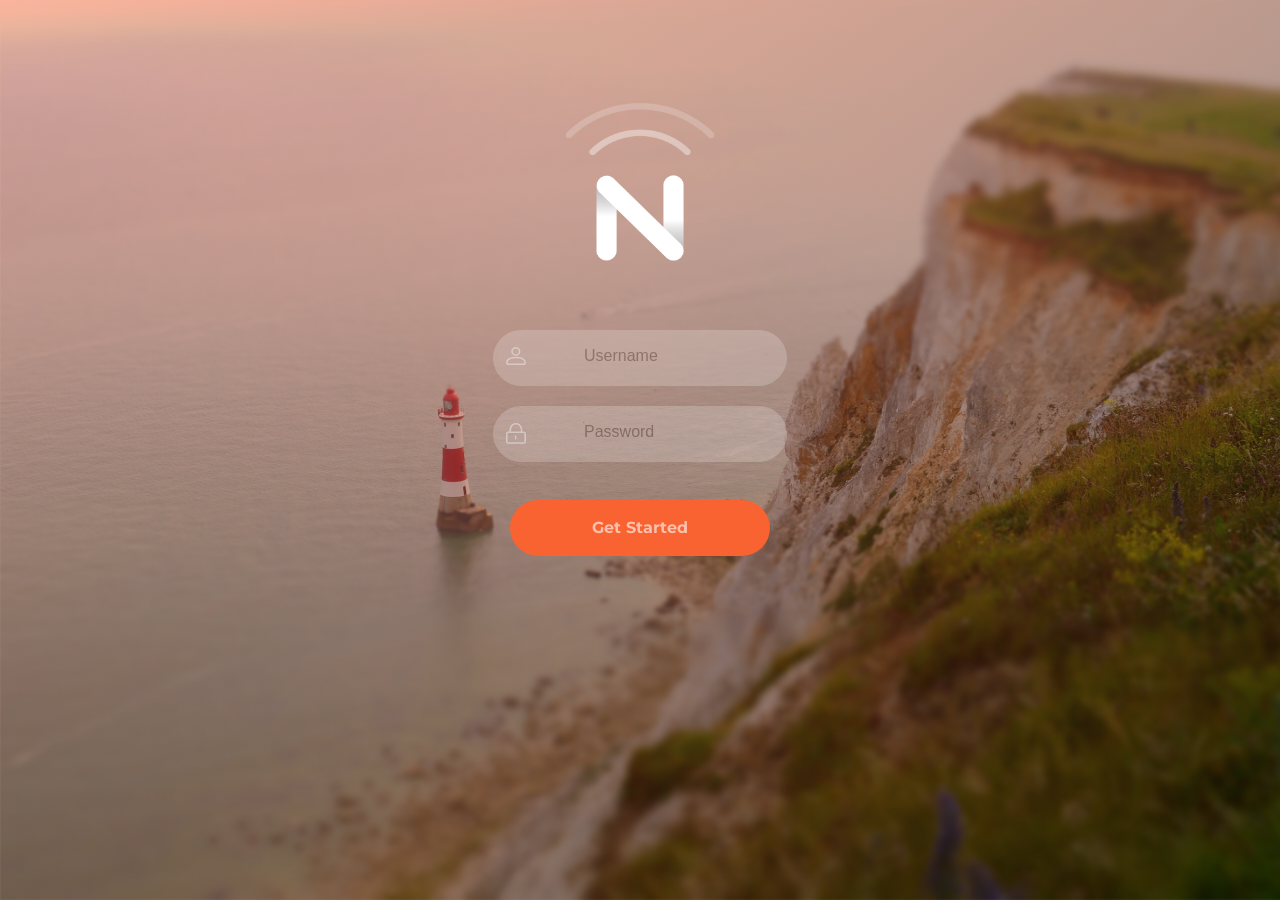
==== login/index.html @ d7a0cb79 "adding login files" ====
<!DOCTYPE html>
<html lang="en" >

<head>
  <meta charset="UTF-8">
  <title>Login - globuzzer</title>
  
  <link href="https://fonts.googleapis.com/css?family=Montserrat:100" rel="stylesheet">  
      <link rel="stylesheet" href="login.css">

  
</head>

<body>

  <div class="main">
  <div class="bg">
  </div>
  
    
      
  <div class="content">
    <div class="button-container">
      <button class="button" onclick="materialClick(event)"><div class="circle animate"></div><span class="sign-in">Get Started</span><div class="loader"></div></button>
    </div>
    
      
       <div class="icon">
       <img src="images_login/Mark.png" alt="logo">
      </div>
      
      <div class="inputs">
      
     
      
        <svg class="login" xmlns="http://www.w3.org/2000/svg" width="44" height="40" viewBox="0 0 44 40"><g stroke="#fff" fill="none" stroke-width="3.538" transform="translate(0 -1012.362)"><ellipse ry="8.09" rx="8.244" cy="1022.221" cx="21.555" stroke-linecap="round"/><path d="M1.858 1046.4c-.79 4.74 3.805 4.11 3.805 4.11H37.88s4.846.936 4.312-3.854c-.533-4.79-6.076-10.937-20.04-11.043-13.964-.106-19.504 6.047-20.294 10.786z"/></g></svg>
        <input
          class="input" type="text" placeholder="Username">
     </div>    
     <div class="inputs">
          <svg class="lock" xmlns="http://www.w3.org/2000/svg" width="44" height="40" viewBox="0 0 44 40"><g transform="translate(-28.15 -974.678)" stroke="#fff" fill="none" stroke-width="3.509"><rect ry="3.136" y="995.18" x="29.903" height="23.743" width="40.491" stroke-linecap="round"/><path d="M49.386 1004.406v4.788" stroke-linecap="round"/><path d="M37.073 994.83s-1.39-18.398 12.97-18.398c14.36 0 12.207 18.397 12.207 18.397"/></g></svg>
          <input
            class="input" type="password" placeholder="Password">
      </div>
      
      
    
  </div>
  
  
 
</div>
  
  
  <script  src="login.js"></script>
  





</body>

</html>
---- login/login.css ----
body {
  margin: 0;
  overflow: hidden;
}

.main {
  min-height: 100%;
  margin: 0 auto;
  width: 100%;
  display: flex;
  align-content: center;
  align-items: center;
  justify-content: center;
  
}

.bg {
  background-image: url(images_login/bg.png);
  -webkit-background-size: contain;
  background-size: cover;
  height: 100%;
  position: absolute;
  top: 0;
  width: 100%;
  
 
}

.bg.no-image {
  background-image: none;
}

.bg:after {
  content: ' ';
  height: 100%;
  position: absolute;
  width: 100%;
  opacity: .5;
  background: linear-gradient(to bottom right, #FF6A3A 0%, #000000 100%);
  
}

.content {
  margin: 0 auto;
 
}

.content.removed {
  display: none;
}

.controls.hidden {
  visibility: hidden;
}

.icon {
  height: 200px;
  margin: 65px auto;
  width: 150px;
  position: relative;
}

.icon img {
  height: 100%;
  width: 100%;
}

.inputs {
 position: relative;

 
}

.login {
 left: 13px;
opacity: .4;
position: absolute;
top: 6px;
width: 20px;

}

.lock {
    left: 13px;
	opacity: .4;
	position: absolute;
	top: 6px;
	width: 20px;
}

.input {
  border-radius: 28px;
  border: 1px solid white;
  box-sizing: border-box;
  color: black;
  display: block;
  font-size: 16px;
  margin-bottom: 30px;
  outline: none !important;
  opacity: .8;
  padding-bottom: 15px;
  padding-left: 90px;
  padding-top: 10px;
  opacity: 0.2;
  height: 56px;
  margin-bottom: 20px;
  max-width: 300px;
  outline: none !important;
  position: relative;
  width: 100%;
  
}

::placeholder { 
  color:#070707;
  opacity: 2;
	}

.button-container {
  left: 0;
  margin: 0 auto;
  position: absolute;
  top: 0;
  width: 100%;
}

.button {
  background-color: #F96332;
  border: 0;
  border-radius: 28px;
  display: block;
  font-size: 16px;
  line-height: 32px;
  text-align:center;
  height: 56px;
  margin: 0 auto;
  max-width: 260px;
  outline: none !important;
  position: relative;
  top: 500px;
  transition: box-shadow 150ms;
  width: 100%;
  font-family: 'Montserrat', sans-serif;
  font-weight: bold;

}

.button:active {
  box-shadow: 0 0 12px 4px rgba(0, 0, 0, 0.3);
}

.button.animate {
  opacity: 0;
  transform: translateY(-150px) scale(20);
  transition: width 250ms 200ms, transform 350ms 1350ms, opacity 350ms 1550ms;
  width: 56px;
}

.circle {
  background: rgba(0, 0, 0, 0.08);
  border-radius: 40px;
  height: 80px;
  left: 0;
  opacity: 1;
  position: absolute;
  pointer-events: none;
  top: 0;
  width: 80px;
}

.circle.animate {
  transform: scale(3);
  opacity: 0;
  transition: transform 200ms linear, opacity 200ms linear;
}

.sign-in {
  color: white;
  opacity: 0.6;
}

.sign-in.animate {
  opacity: 0;
  transition: opacity 150ms 200ms;
}

.loader {
  animation: spin 320ms linear infinite;
  border: 3px solid transparent;
  border-radius: 50%;
  border-right: 3px solid white;
  border-top: 3px solid white;
  height: 28px;
  left: calc(50% - 17px);
  opacity: 0;
  pointer-events: none;
  position: absolute;
  top: 10px;
  width: 28px;
}

.loader.animate {
  opacity: 0.6;
  transition: opacity 150ms 350ms;
}

.loader.animateOut {
  opacity: 0;
  transition: opacity 350ms;
}

@media (max-width:767px){
	.button {
  
  
  

}

}







@keyframes spin {
  0% {
    transform: rotate(0deg);
  }
  100% {
    transform: rotate(360deg);
  }
}
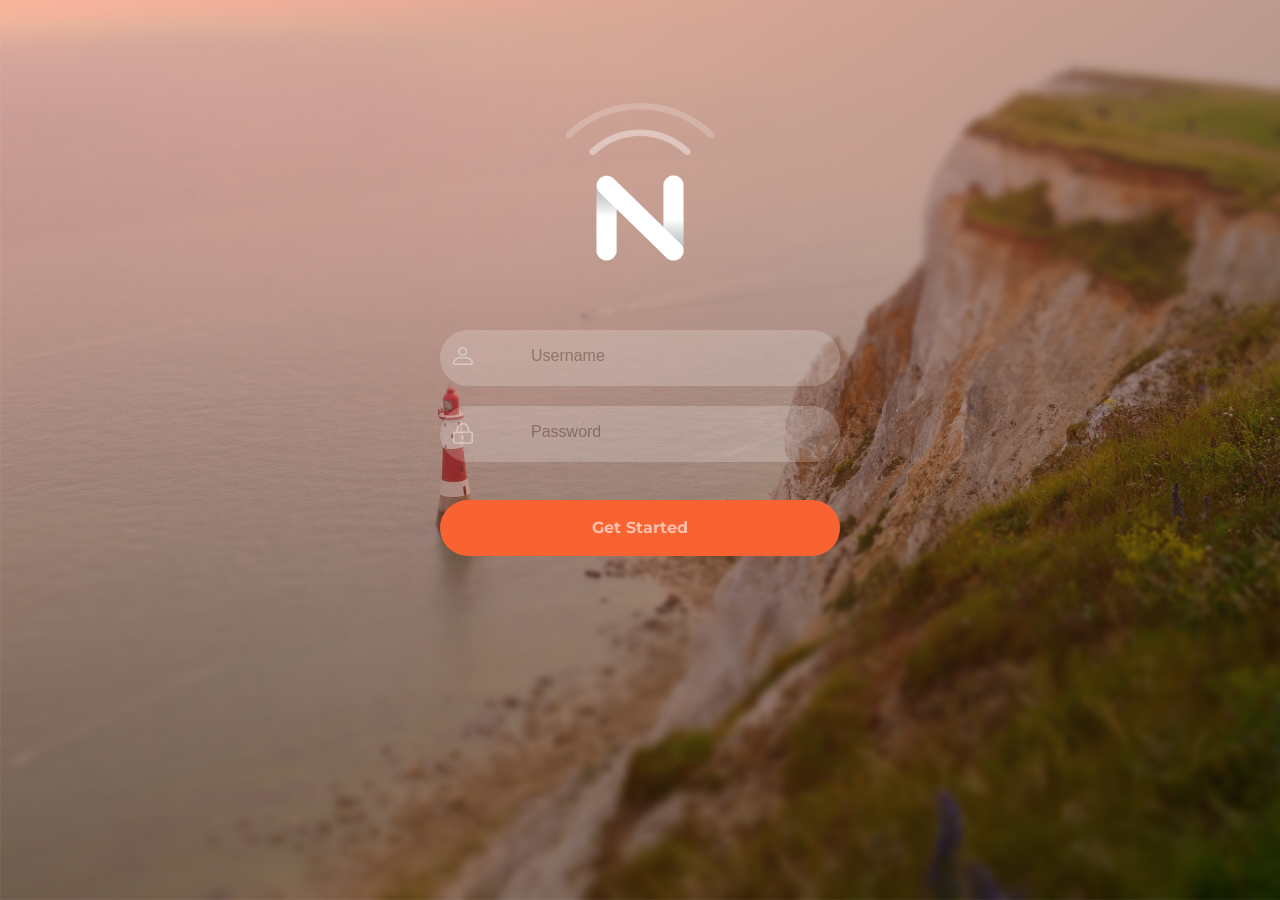
==== commit 9414c708: "modiefied login files" ====
--- a/login/index.html
+++ b/login/index.html
@@ -1,14 +1,13 @@
 <!DOCTYPE html>
-<html lang="en" >
+<html lang="en">
 
 <head>
+  <title>Sign In</title>
   <meta charset="UTF-8">
-  <title>Login - globuzzer</title>
-  
-  <link href="https://fonts.googleapis.com/css?family=Montserrat:100" rel="stylesheet">  
-      <link rel="stylesheet" href="login.css">
-
-  
+  <meta name="viewport" content="width=device-width, initial-scale=1.0">
+  <meta http-equiv="X-UA-Compatible" content="ie=edge">
+  <link rel="stylesheet" type='text/css' href="login.css">
+  <link href="https://fonts.googleapis.com/css?family=Montserrat:400,700" rel="stylesheet">
 </head>
 
 <body>
@@ -20,6 +19,9 @@
     
       
   <div class="content">
+  
+  <form>
+  
     <div class="button-container">
       <button class="button" onclick="materialClick(event)"><div class="circle animate"></div><span class="sign-in">Get Started</span><div class="loader"></div></button>
     </div>
@@ -43,7 +45,7 @@
             class="input" type="password" placeholder="Password">
       </div>
       
-      
+  <form>    
     
   </div>
   
--- a/login/login.css
+++ b/login/login.css
@@ -1,6 +1,8 @@
 body {
   margin: 0;
-  overflow: hidden;
+  font-family: Montserrat, sans-serif;
+  text-decoration: none;
+  
 }
 
 .main {
@@ -11,6 +13,7 @@
   align-content: center;
   align-items: center;
   justify-content: center;
+  overflow: hidden;
   
 }
 
@@ -18,12 +21,11 @@
   background-image: url(images_login/bg.png);
   -webkit-background-size: contain;
   background-size: cover;
-  height: 100%;
+  height: 100vh;
   position: absolute;
   top: 0;
   width: 100%;
   
- 
 }
 
 .bg.no-image {
@@ -32,7 +34,7 @@
 
 .bg:after {
   content: ' ';
-  height: 100%;
+  height: 100vh;
   position: absolute;
   width: 100%;
   opacity: .5;
@@ -41,8 +43,22 @@
 }
 
 .content {
-  margin: 0 auto;
+  margin-bottom: 80px;
  
+}
+
+form {
+  position: relative;
+  z-index: 3;
+  width: 90%;
+  margin: 0 auto;
+  max-width: 450px;
+  min-width: 400px;
+  display: flex;
+  align-items: center;
+  justify-content: center;
+  flex-direction: column;
+  margin-bottom: 35px;
 }
 
 .content.removed {
@@ -67,12 +83,12 @@
 
 .inputs {
  position: relative;
-
- 
+ width: 100%;
+
 }
 
 .login {
- left: 13px;
+left: 13px;
 opacity: .4;
 position: absolute;
 top: 6px;
@@ -81,11 +97,11 @@
 }
 
 .lock {
-    left: 13px;
-	opacity: .4;
-	position: absolute;
-	top: 6px;
-	width: 20px;
+ left: 13px;
+ opacity: .4;
+ position: absolute;
+ top: 6px;
+ width: 20px;
 }
 
 .input {
@@ -93,18 +109,17 @@
   border: 1px solid white;
   box-sizing: border-box;
   color: black;
+  background-color:#fff;
   display: block;
   font-size: 16px;
   margin-bottom: 30px;
   outline: none !important;
-  opacity: .8;
   padding-bottom: 15px;
   padding-left: 90px;
   padding-top: 10px;
   opacity: 0.2;
   height: 56px;
   margin-bottom: 20px;
-  max-width: 300px;
   outline: none !important;
   position: relative;
   width: 100%;
@@ -112,8 +127,7 @@
 }
 
 ::placeholder { 
-  color:#070707;
-  opacity: 2;
+  color:black;  
 	}
 
 .button-container {
@@ -134,7 +148,6 @@
   text-align:center;
   height: 56px;
   margin: 0 auto;
-  max-width: 260px;
   outline: none !important;
   position: relative;
   top: 500px;
@@ -143,6 +156,10 @@
   font-family: 'Montserrat', sans-serif;
   font-weight: bold;
 
+}
+.button:hover {
+  background-color: #AF5609;
+  
 }
 
 .button:active {
@@ -210,18 +227,17 @@
 }
 
 @media (max-width:767px){
-	.button {
-  
-  
-  
-
-}
-
-}
-
-
-
-
+.bg {
+  background-image: url(images_login/bg-small.png);  
+}
+form {
+  max-width: 400px;
+  min-width: 350px;
+  
+}
+
+
+}
 
 
 
@@ -233,3 +249,4 @@
     transform: rotate(360deg);
   }
 }
+
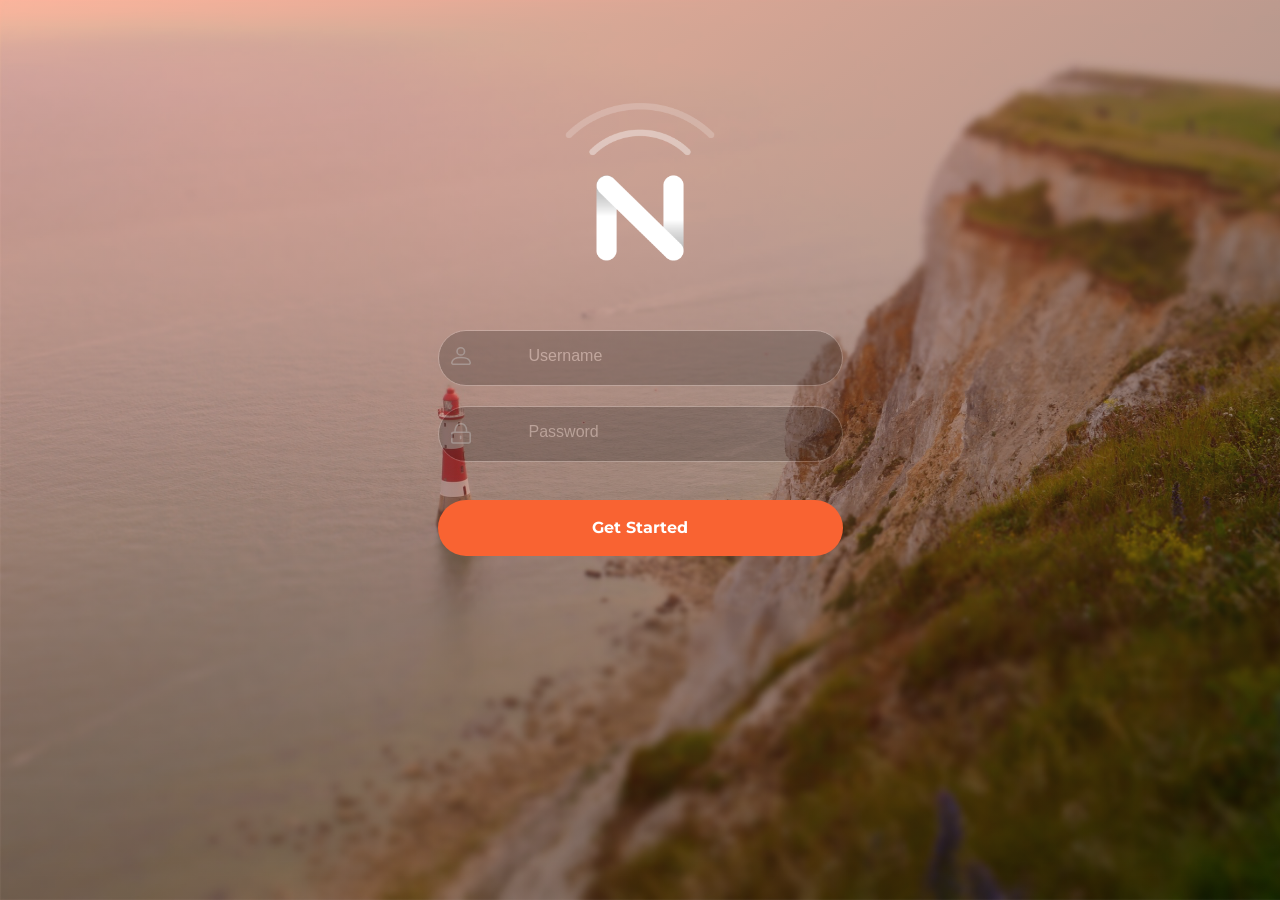
==== commit 5765549f: "updating the files, and adding new pages" ====
--- a/login/index.html
+++ b/login/index.html
@@ -2,65 +2,42 @@
 <html lang="en">
 
 <head>
-  <title>Sign In</title>
+  <title>Login</title>
   <meta charset="UTF-8">
   <meta name="viewport" content="width=device-width, initial-scale=1.0">
   <meta http-equiv="X-UA-Compatible" content="ie=edge">
-  <link rel="stylesheet" type='text/css' href="login.css">
+  <link rel="stylesheet" type='text/css' href="css/login.css">
   <link href="https://fonts.googleapis.com/css?family=Montserrat:400,700" rel="stylesheet">
 </head>
 
 <body>
 
-  <div class="main">
-  <div class="bg">
+  <div class="login-wrapper">
+  <div class="login-bg">
   </div>
+   
+  <div class="login-content">
+  <form class="login-form">
   
-    
-      
-  <div class="content">
-  
-  <form>
-  
-    <div class="button-container">
-      <button class="button" onclick="materialClick(event)"><div class="circle animate"></div><span class="sign-in">Get Started</span><div class="loader"></div></button>
+    <div class="login-button-container">
+      <button class="login-button"><span class="login-sign-in">Get Started</span></button>
     </div>
-    
-      
-       <div class="icon">
-       <img src="images_login/Mark.png" alt="logo">
+       <div class="login-logo">
+       <img src="images/Mark.png" alt="logo">
       </div>
-      
-      <div class="inputs">
-      
-     
-      
+      <div class="login-inputs">
         <svg class="login" xmlns="http://www.w3.org/2000/svg" width="44" height="40" viewBox="0 0 44 40"><g stroke="#fff" fill="none" stroke-width="3.538" transform="translate(0 -1012.362)"><ellipse ry="8.09" rx="8.244" cy="1022.221" cx="21.555" stroke-linecap="round"/><path d="M1.858 1046.4c-.79 4.74 3.805 4.11 3.805 4.11H37.88s4.846.936 4.312-3.854c-.533-4.79-6.076-10.937-20.04-11.043-13.964-.106-19.504 6.047-20.294 10.786z"/></g></svg>
         <input
-          class="input" type="text" placeholder="Username">
+          class="login-input" type="text" placeholder="Username">
      </div>    
-     <div class="inputs">
-          <svg class="lock" xmlns="http://www.w3.org/2000/svg" width="44" height="40" viewBox="0 0 44 40"><g transform="translate(-28.15 -974.678)" stroke="#fff" fill="none" stroke-width="3.509"><rect ry="3.136" y="995.18" x="29.903" height="23.743" width="40.491" stroke-linecap="round"/><path d="M49.386 1004.406v4.788" stroke-linecap="round"/><path d="M37.073 994.83s-1.39-18.398 12.97-18.398c14.36 0 12.207 18.397 12.207 18.397"/></g></svg>
+     <div class="login-inputs">
+          <svg class="login-lock" xmlns="http://www.w3.org/2000/svg" width="44" height="40" viewBox="0 0 44 40"><g transform="translate(-28.15 -974.678)" stroke="#fff" fill="none" stroke-width="3.509"><rect ry="3.136" y="995.18" x="29.903" height="23.743" width="40.491" stroke-linecap="round"/><path d="M49.386 1004.406v4.788" stroke-linecap="round"/><path d="M37.073 994.83s-1.39-18.398 12.97-18.398c14.36 0 12.207 18.397 12.207 18.397"/></g></svg>
           <input
-            class="input" type="password" placeholder="Password">
+            class="login-input" type="password" placeholder="Password">
       </div>
-      
   <form>    
-    
   </div>
-  
-  
- 
 </div>
-  
-  
-  <script  src="login.js"></script>
-  
-
-
-
-
-
 </body>
 
 </html>
--- a/login/css/login.css
+++ b/login/css/login.css
@@ -0,0 +1,164 @@
+body {
+  margin: 0;
+  font-family: Montserrat, sans-serif;
+  text-decoration: none; 
+}
+
+.login-wrapper {
+  min-height: 100%;
+  margin: 0 auto;
+  width: 100%;
+  display: flex;
+  align-content: center;
+  align-items: center;
+  justify-content: center;
+  overflow: hidden;
+}
+
+.login-bg {
+  background-image: url(../images/bg.png);
+  -webkit-background-size: contain;
+  background-size: cover;
+  height: 100vh;
+  position: absolute;
+  top: 0;
+  width: 100%; 
+}
+
+.login-bg.no-image {
+  background-image: none;
+}
+
+.login-bg:after {
+  content: ' ';
+  height: 100vh;
+  position: absolute;
+  width: 100%;
+  opacity: .5;
+  background: linear-gradient(to bottom right, #FF6A3A 0%, #000000 100%); 
+}
+
+.login-content {
+  margin-bottom: 80px;
+  width: 450px;
+}
+
+.login-form {
+  position: relative;
+  z-index: 3;
+  width: 90%;
+  margin: 0 auto;
+  display: flex;
+  align-items: center;
+  justify-content: center;
+  flex-direction: column;
+  margin-bottom: 35px;
+}
+
+.login-content.removed {
+  display: none;
+}
+
+.controls.hidden {
+  visibility: hidden;
+}
+
+.login-logo {
+  height: 200px;
+  margin: 65px auto;
+  width: 150px;
+  position: relative;
+}
+
+.login-logo img {
+  height: 100%;
+  width: 100%;
+}
+
+.login-inputs {
+ position: relative;
+ width: 100%;
+}
+
+.login {
+ left: 13px;
+ opacity: .4;
+ position: absolute;
+ top: 6px;
+ width: 20px;
+}
+
+.login-lock {
+ left: 13px;
+ opacity: .4;
+ position: absolute;
+ top: 6px;
+ width: 20px;
+}
+
+.login-input {
+  border-radius: 28px;
+  border: 1px solid white;
+  box-sizing: border-box;
+  color: #fff;
+  background-color:black;
+  display: block;
+  font-size: 16px;
+  margin-bottom: 30px;
+  outline: none !important;
+  padding-bottom: 15px;
+  padding-left: 90px;
+  padding-top: 10px;
+  opacity: 0.2;
+  height: 56px;
+  margin-bottom: 20px;
+  outline: none !important;
+  position: relative;
+  width: 100%;
+}
+
+::placeholder { 
+  color:white;
+  opacity:1;
+  z-index:10;  
+}
+
+.login-button-container {
+  left: 0;
+  margin: 0 auto;
+  position: absolute;
+  top: 0;
+  width: 100%;
+}
+
+.login-button {
+  background-color: #F96332;
+  border: 0;
+  border-radius: 28px;
+  display: block;
+  font-size: 16px;
+  line-height: 32px;
+  text-align:center;
+  height: 56px;
+  margin: 0 auto;
+  outline: none !important;
+  position: relative;
+  top: 500px;
+  transition: box-shadow 150ms;
+  width: 100%;
+  font-family: 'Montserrat', sans-serif;
+  font-weight: bold;
+}
+
+.login-button:hover {
+  background-color: #AF5609; 
+}
+
+.login-button:active {
+  box-shadow: 0 0 12px 4px rgba(0, 0, 0, 0.3);
+}
+
+.login-sign-in {
+  color: white;
+  opacity: 1;
+}
